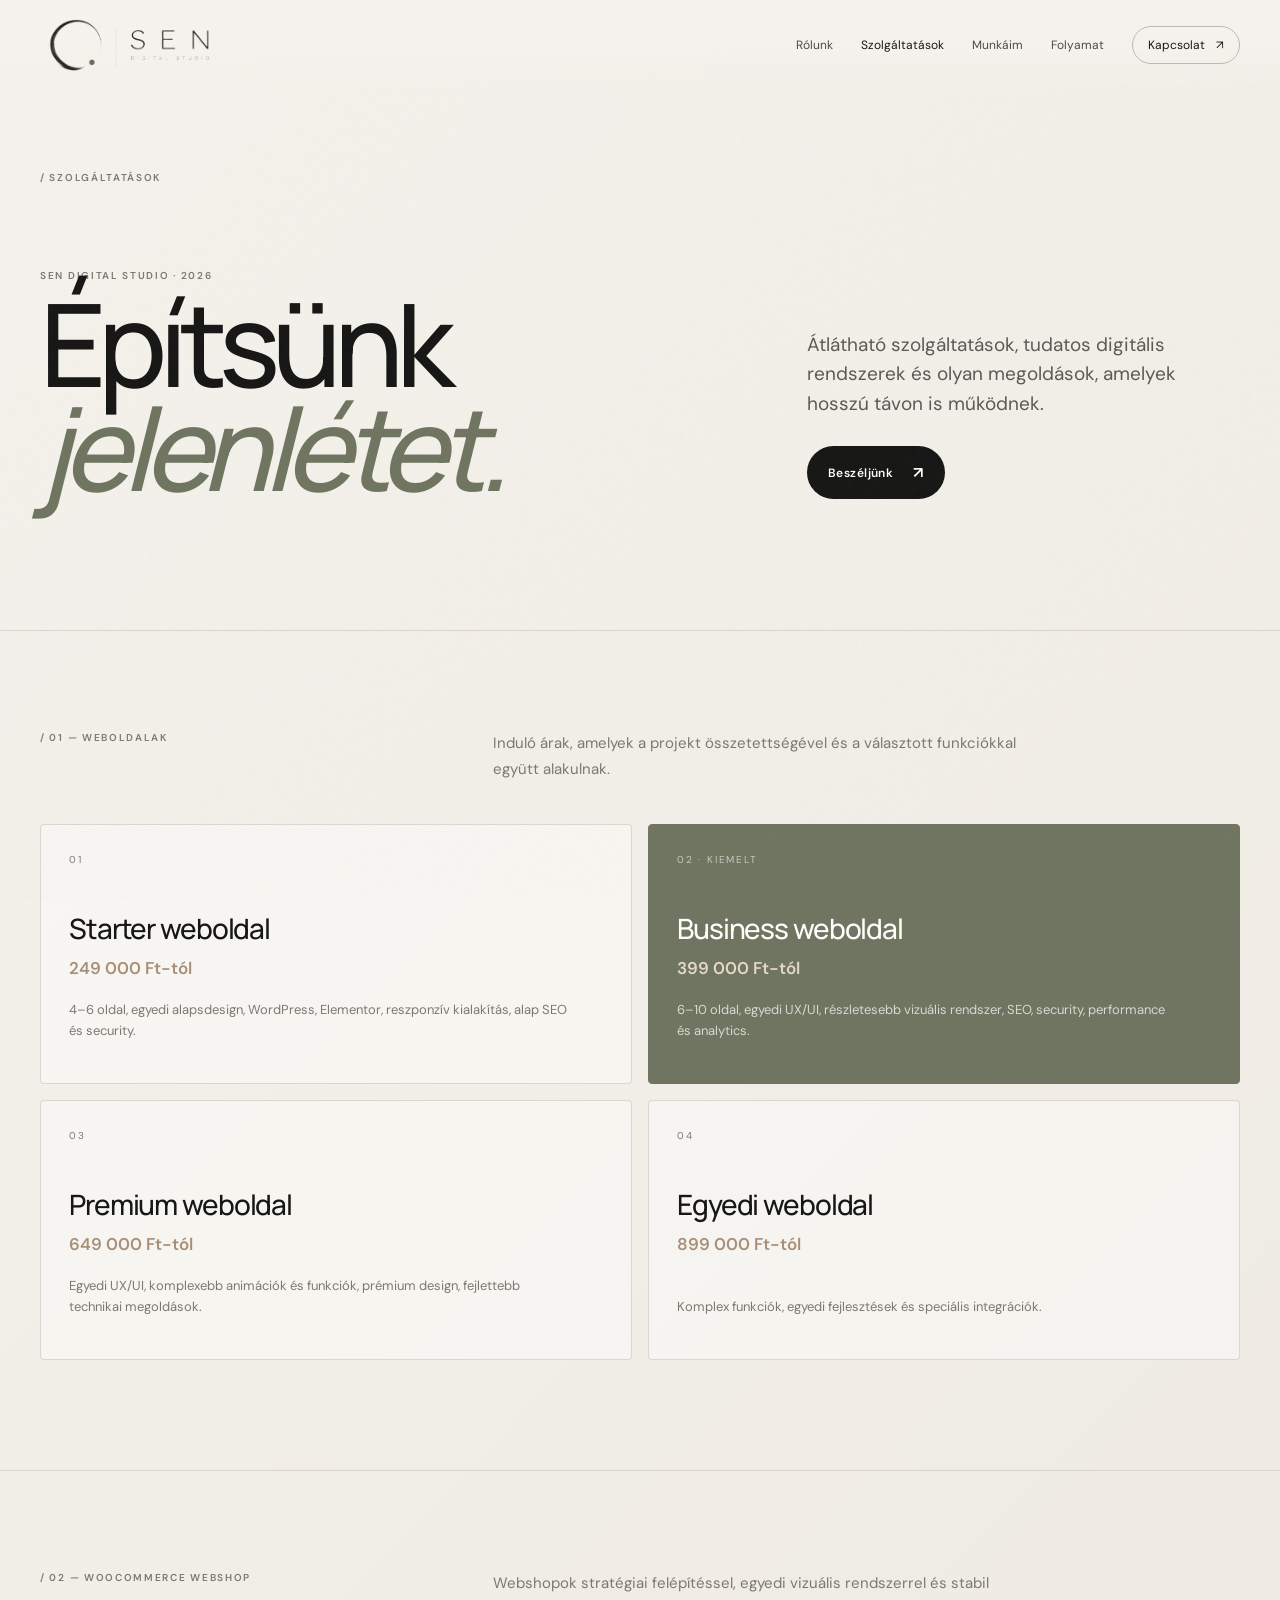
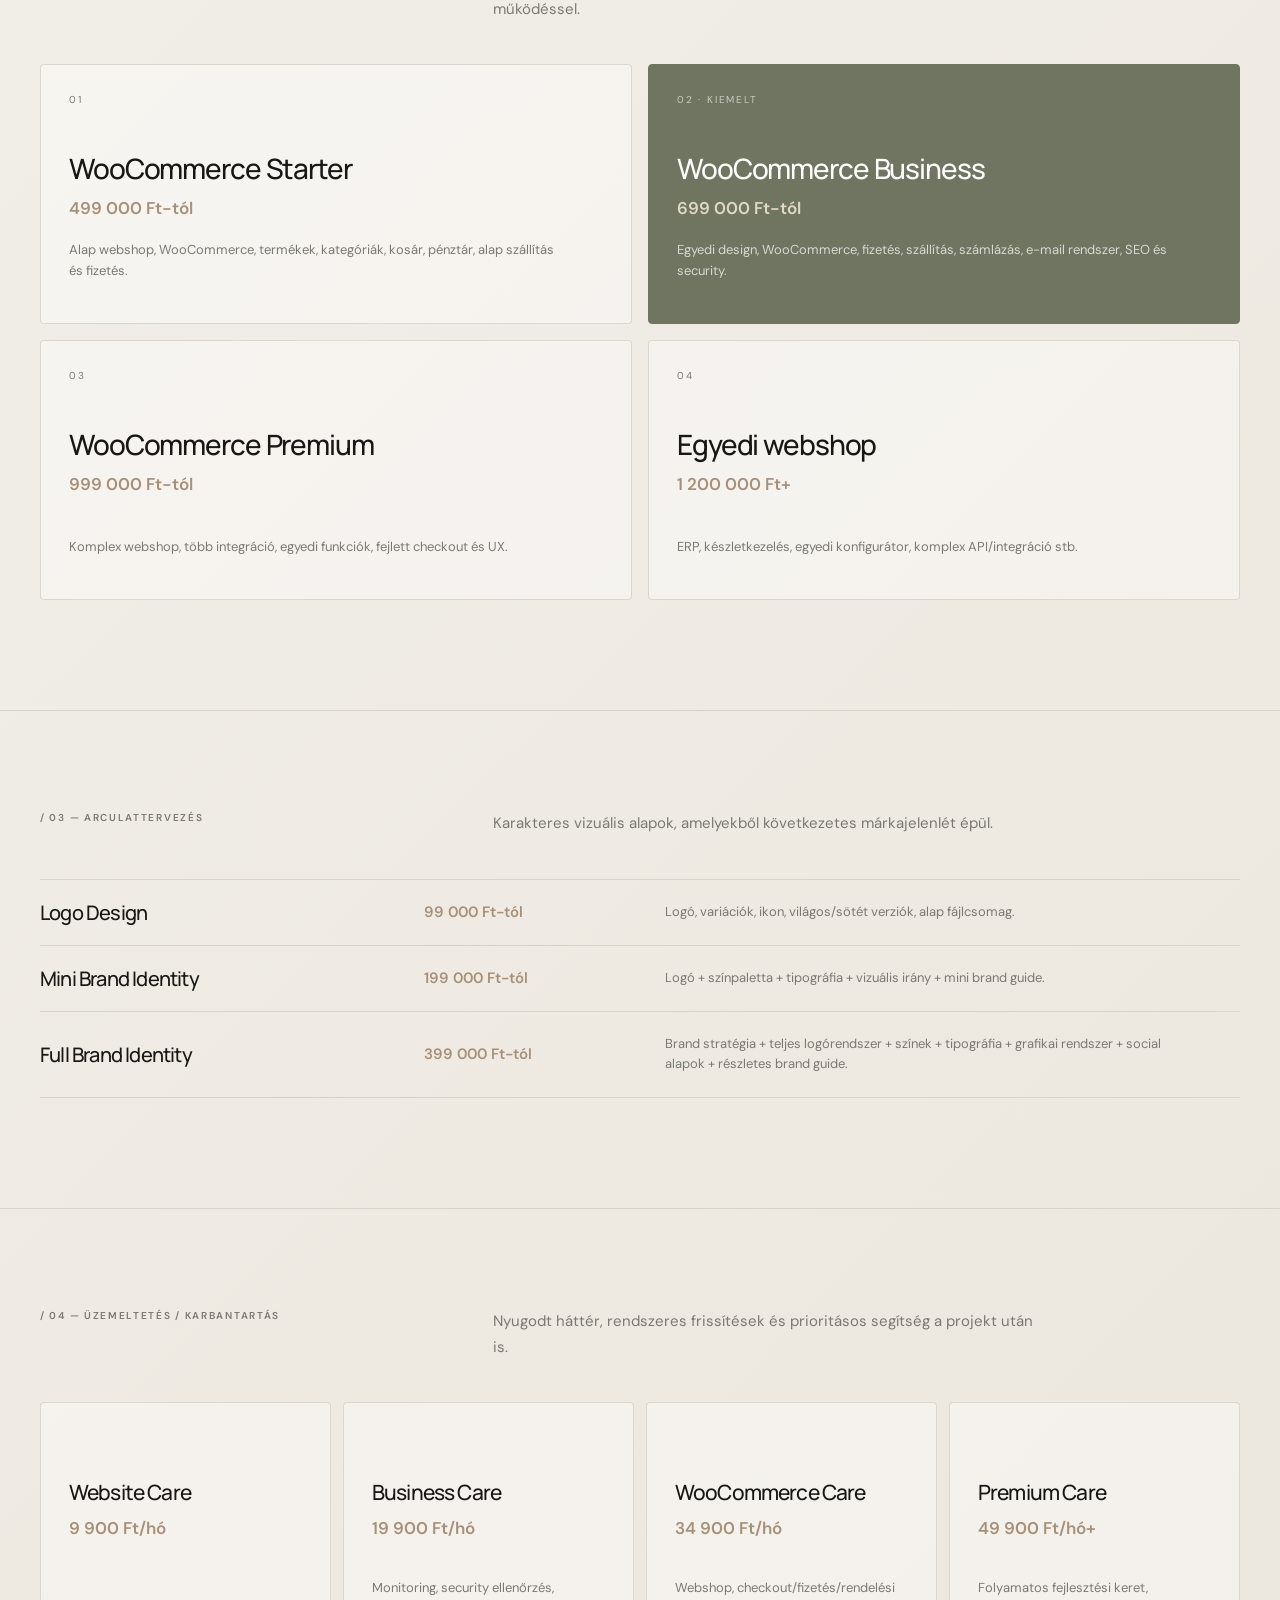
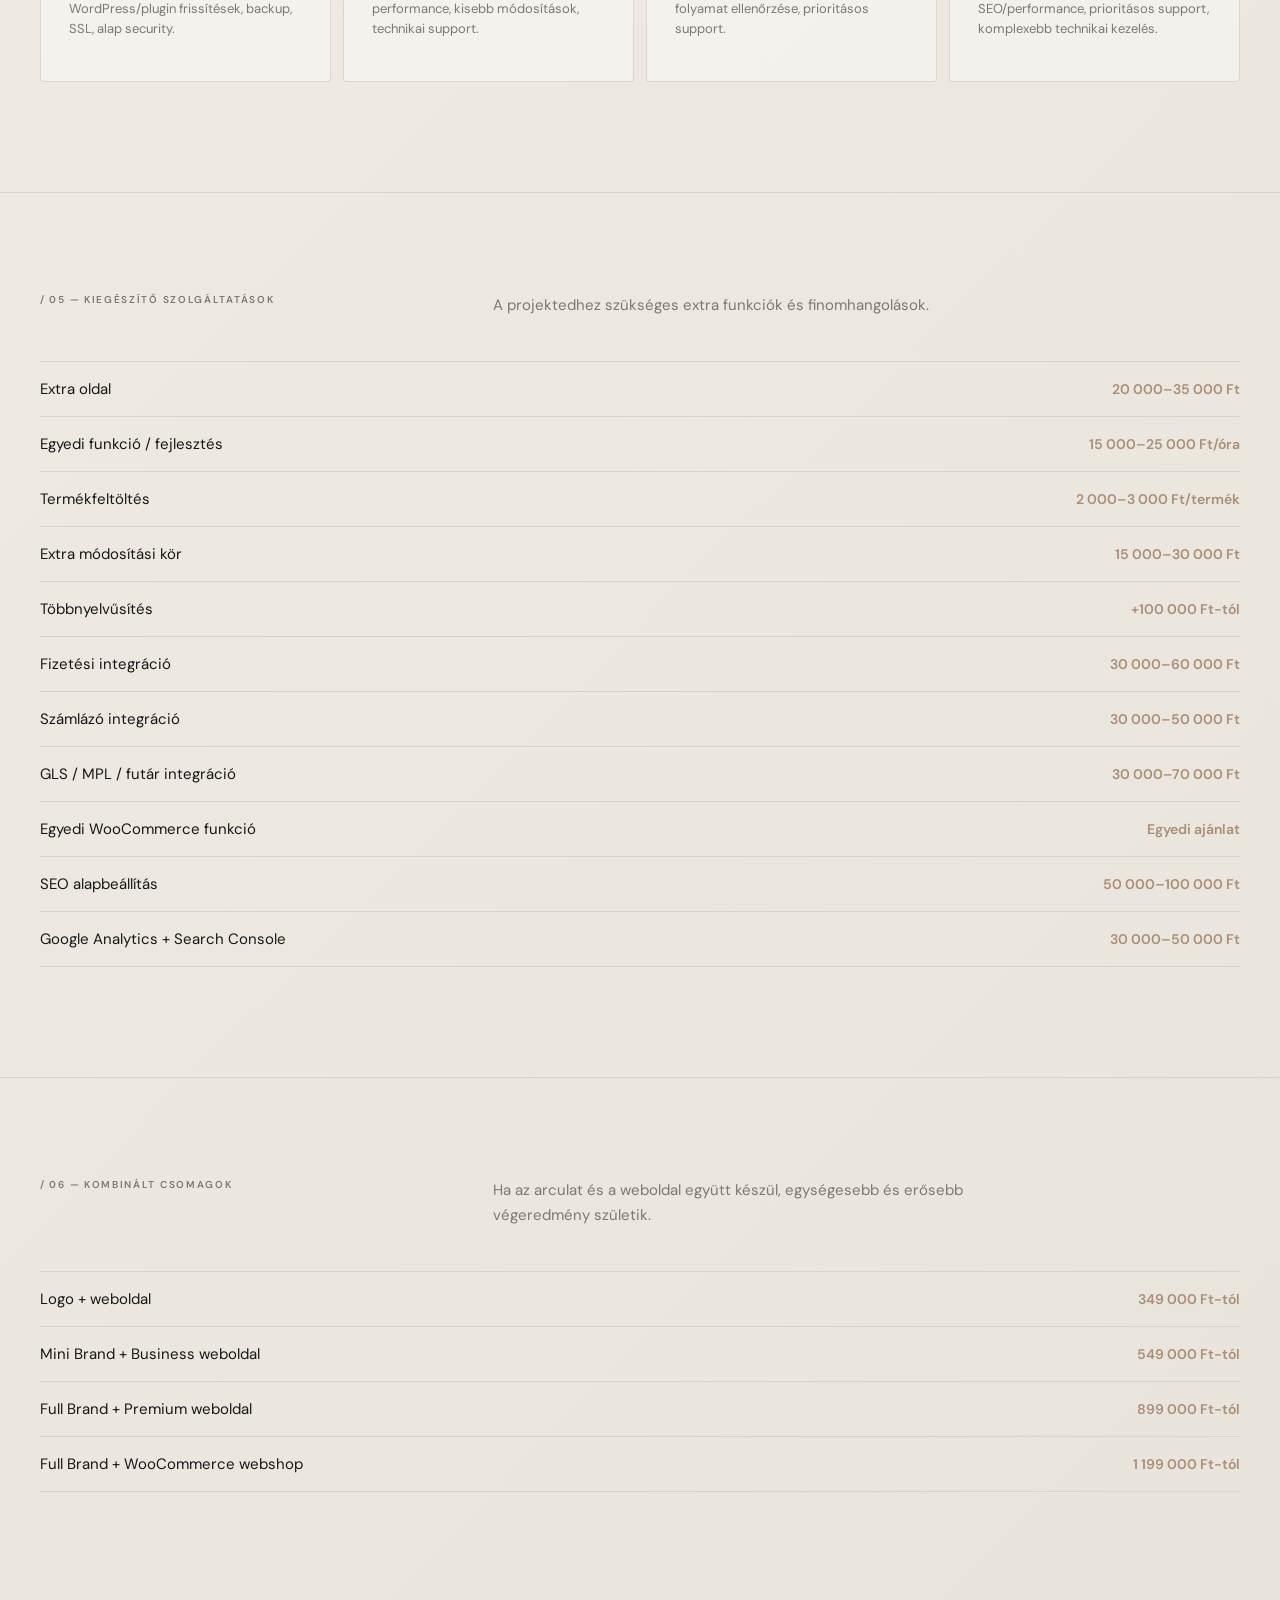
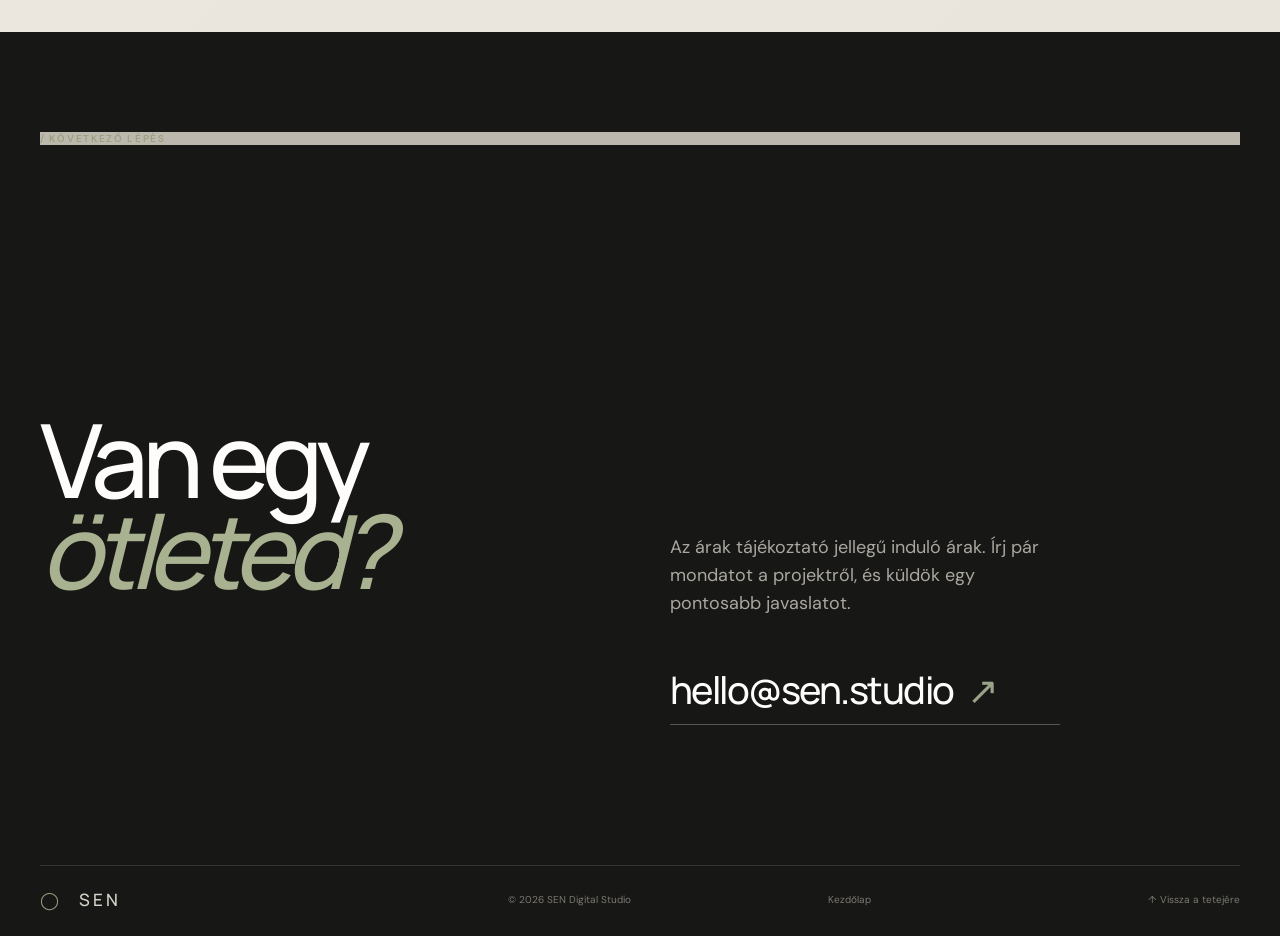
==== szolgaltatasok.html @ a216a52c "first commit" ====
<!doctype html><html lang="hu"><head><meta charset="utf-8"><meta name="viewport" content="width=device-width,initial-scale=1"><meta name="description" content="SEN Digital Studio szolgáltatások és árak."><title>Szolgáltatások és árak — SEN</title><link rel="preconnect" href="https://fonts.googleapis.com"><link rel="preconnect" href="https://fonts.gstatic.com" crossorigin><link href="https://fonts.googleapis.com/css2?family=DM+Sans:wght@400;500;600&family=Manrope:wght@400;500;600;700&display=swap" rel="stylesheet"><link rel="stylesheet" href="style.css"></head><body class="pricing-page"><header class="header"><a class="brand" href="index.html#top"><span class="mark"><svg viewBox="0 0 80 80"><path d="M61 17.5A31 31 0 1 0 56.4 62" fill="none" stroke="currentColor" stroke-width="3.5" stroke-linecap="round"/><circle cx="57.5" cy="61.5" r="4.3" fill="#6F7560"/></svg></span><span class="brand-copy"><strong>SEN</strong><small>Digital Studio</small></span></a><nav class="nav"><a href="index.html#studio">Rólunk</a><a href="szolgaltatasok.html" aria-current="page">Szolgáltatások</a><a href="index.html#work">Munkáim</a><a href="index.html#process">Folyamat</a><a href="index.html#contact" class="pill">Kapcsolat <span>↗</span></a></nav><a class="menu-back" href="index.html">←</a></header>
<main><section class="pricing-hero section"><div class="tag">/ SZOLGÁLTATÁSOK</div><div class="pricing-hero-grid"><div><p class="eyebrow">SEN DIGITAL STUDIO · 2026</p><h1>Építsünk<br><span>jelenlétet.</span></h1></div><div><p class="lead">Átlátható szolgáltatások, tudatos digitális rendszerek és olyan megoldások, amelyek hosszú távon is működnek.</p><a class="btn" href="index.html#contact">Beszéljünk <span>↗</span></a></div></div></section>
<section class="price-content section"><div class="price-intro"><div class="tag">/ 01 — WEBOLDALAK</div><p>Induló árak, amelyek a projekt összetettségével és a választott funkciókkal együtt alakulnak.</p></div><div class="price-grid"><article class="price-card"><span class="price-index">01</span><h2>Starter weboldal</h2><strong>249 000 Ft-tól</strong><p>4–6 oldal, egyedi alapsdesign, WordPress, Elementor, reszponzív kialakítás, alap SEO és security.</p></article><article class="price-card featured"><span class="price-index">02 · KIEMELT</span><h2>Business weboldal</h2><strong>399 000 Ft-tól</strong><p>6–10 oldal, egyedi UX/UI, részletesebb vizuális rendszer, SEO, security, performance és analytics.</p></article><article class="price-card"><span class="price-index">03</span><h2>Premium weboldal</h2><strong>649 000 Ft-tól</strong><p>Egyedi UX/UI, komplexebb animációk és funkciók, prémium design, fejlettebb technikai megoldások.</p></article><article class="price-card"><span class="price-index">04</span><h2>Egyedi weboldal</h2><strong>899 000 Ft-tól</strong><p>Komplex funkciók, egyedi fejlesztések és speciális integrációk.</p></article></div></section>
<section class="price-content section"><div class="price-intro"><div class="tag">/ 02 — WOOCOMMERCE WEBSHOP</div><p>Webshopok stratégiai felépítéssel, egyedi vizuális rendszerrel és stabil működéssel.</p></div><div class="price-grid"><article class="price-card"><span class="price-index">01</span><h2>WooCommerce Starter</h2><strong>499 000 Ft-tól</strong><p>Alap webshop, WooCommerce, termékek, kategóriák, kosár, pénztár, alap szállítás és fizetés.</p></article><article class="price-card featured"><span class="price-index">02 · KIEMELT</span><h2>WooCommerce Business</h2><strong>699 000 Ft-tól</strong><p>Egyedi design, WooCommerce, fizetés, szállítás, számlázás, e-mail rendszer, SEO és security.</p></article><article class="price-card"><span class="price-index">03</span><h2>WooCommerce Premium</h2><strong>999 000 Ft-tól</strong><p>Komplex webshop, több integráció, egyedi funkciók, fejlett checkout és UX.</p></article><article class="price-card"><span class="price-index">04</span><h2>Egyedi webshop</h2><strong>1 200 000 Ft+</strong><p>ERP, készletkezelés, egyedi konfigurátor, komplex API/integráció stb.</p></article></div></section>
<section class="price-content section"><div class="price-intro"><div class="tag">/ 03 — ARCULATTERVEZÉS</div><p>Karakteres vizuális alapok, amelyekből következetes márkajelenlét épül.</p></div><div class="price-list"><div><h2>Logo Design</h2><strong>99 000 Ft-tól</strong><p>Logó, variációk, ikon, világos/sötét verziók, alap fájlcsomag.</p></div><div><h2>Mini Brand Identity</h2><strong>199 000 Ft-tól</strong><p>Logó + színpaletta + tipográfia + vizuális irány + mini brand guide.</p></div><div><h2>Full Brand Identity</h2><strong>399 000 Ft-tól</strong><p>Brand stratégia + teljes logórendszer + színek + tipográfia + grafikai rendszer + social alapok + részletes brand guide.</p></div></div></section>
<section class="price-content section"><div class="price-intro"><div class="tag">/ 04 — ÜZEMELTETÉS / KARBANTARTÁS</div><p>Nyugodt háttér, rendszeres frissítések és prioritásos segítség a projekt után is.</p></div><div class="care-grid"><article><h2>Website Care</h2><strong>9 900 Ft/hó</strong><p>WordPress/plugin frissítések, backup, SSL, alap security.</p></article><article><h2>Business Care</h2><strong>19 900 Ft/hó</strong><p>Monitoring, security ellenőrzés, performance, kisebb módosítások, technikai support.</p></article><article><h2>WooCommerce Care</h2><strong>34 900 Ft/hó</strong><p>Webshop, checkout/fizetés/rendelési folyamat ellenőrzése, prioritásos support.</p></article><article><h2>Premium Care</h2><strong>49 900 Ft/hó+</strong><p>Folyamatos fejlesztési keret, SEO/performance, prioritásos support, komplexebb technikai kezelés.</p></article></div></section>
<section class="price-content section"><div class="price-intro"><div class="tag">/ 05 — KIEGÉSZÍTŐ SZOLGÁLTATÁSOK</div><p>A projektedhez szükséges extra funkciók és finomhangolások.</p></div><div class="extras"><div><span>Extra oldal</span><strong>20 000–35 000 Ft</strong></div><div><span>Egyedi funkció / fejlesztés</span><strong>15 000–25 000 Ft/óra</strong></div><div><span>Termékfeltöltés</span><strong>2 000–3 000 Ft/termék</strong></div><div><span>Extra módosítási kör</span><strong>15 000–30 000 Ft</strong></div><div><span>Többnyelvűsítés</span><strong>+100 000 Ft-tól</strong></div><div><span>Fizetési integráció</span><strong>30 000–60 000 Ft</strong></div><div><span>Számlázó integráció</span><strong>30 000–50 000 Ft</strong></div><div><span>GLS / MPL / futár integráció</span><strong>30 000–70 000 Ft</strong></div><div><span>Egyedi WooCommerce funkció</span><strong>Egyedi ajánlat</strong></div><div><span>SEO alapbeállítás</span><strong>50 000–100 000 Ft</strong></div><div><span>Google Analytics + Search Console</span><strong>30 000–50 000 Ft</strong></div></div></section>
<section class="price-content section packages"><div class="price-intro"><div class="tag">/ 06 — KOMBINÁLT CSOMAGOK</div><p>Ha az arculat és a weboldal együtt készül, egységesebb és erősebb végeredmény születik.</p></div><div class="package-list"><div><span>Logo + weboldal</span><strong>349 000 Ft-tól</strong></div><div><span>Mini Brand + Business weboldal</span><strong>549 000 Ft-tól</strong></div><div><span>Full Brand + Premium weboldal</span><strong>899 000 Ft-tól</strong></div><div><span>Full Brand + WooCommerce webshop</span><strong>1 199 000 Ft-tól</strong></div></div></section>
<section class="pricing-contact"><div class="section"><div class="tag light">/ KÖVETKEZŐ LÉPÉS</div><div class="contact-grid"><div><h2>Van egy<br><span>ötleted?</span></h2></div><div class="contact-side"><p>Az árak tájékoztató jellegű induló árak. Írj pár mondatot a projektről, és küldök egy pontosabb javaslatot.</p><a href="mailto:hello@sen.studio">hello@sen.studio <b>↗</b></a></div></div><footer class="footer"><div class="footer-brand"><span>◯</span>SEN</div><div>© 2026 SEN Digital Studio</div><div><a href="index.html">Kezdőlap</a></div><a href="#top">↑ Vissza a tetejére</a></footer></div></section></main></body></html>
---- style.css ----
.brand{width:176px!important;height:52px!important;background:url("SEN Digital Studio_logo.png") center/contain no-repeat!important;display:block!important}.brand>*{display:none!important}.brand-logo{display:block;width:100%;height:100%;object-fit:contain}
:root{--paper:#F4F2EC;--paper2:#ECE9E1;--ink:#171716;--muted:#7A7972;--line:#D8D4CA;--sage:#6F7560;--clay:#A88F78;--white:#FEFDFC;--max:1400px}*{box-sizing:border-box}html{scroll-behavior:smooth}body{margin:0;background:var(--paper);color:var(--ink);font-family:"DM Sans",sans-serif;overflow-x:hidden}body:before{content:"";position:fixed;inset:0;pointer-events:none;opacity:.02;background-image:url("data:image/svg+xml,%3Csvg viewBox='0 0 180 180' xmlns='http://www.w3.org/2000/svg'%3E%3Cfilter id='n'%3E%3CfeTurbulence type='fractalNoise' baseFrequency='.8' numOctaves='2' stitchTiles='stitch'/%3E%3C/filter%3E%3Crect width='100%25' height='100%25' filter='url(%23n)'/%3E%3C/svg%3E");z-index:20}.header{position:fixed;top:0;left:0;right:0;height:90px;padding:20px 40px;display:flex;align-items:center;justify-content:space-between;z-index:30;background:linear-gradient(var(--paper),rgba(244,242,236,.86),transparent);backdrop-filter:blur(6px)}a{text-decoration:none;color:inherit}.brand{display:flex;align-items:center;gap:12px}.mark{width:42px;height:42px}.mark svg{width:100%;height:100%}.brand-copy{display:flex;flex-direction:column}.brand-copy strong{font:500 22px "Manrope";letter-spacing:.22em}.brand-copy small{margin-top:2px;font-size:8px;letter-spacing:.2em;text-transform:uppercase;color:var(--sage)}.nav{display:flex;align-items:center;gap:28px;font-size:12px;color:#4D4B47}.nav a{transition:.2s}.nav a:hover,.nav a[aria-current="page"]{color:var(--ink)}.pill{padding:10px 15px;border:1px solid #BDB8AE;border-radius:999px;color:var(--ink)!important}.pill span{margin-left:8px}.menu-back{display:none;font-size:24px}.pricing-page{background:linear-gradient(135deg,#f4f2ec 0%,#eeeae2 48%,#e7e2d9 100%)}.pricing-hero{padding-top:160px;padding-bottom:120px;min-height:70vh;display:flex;flex-direction:column;justify-content:center}.pricing-hero-grid{display:grid;grid-template-columns:1fr .65fr;gap:100px;align-items:end;margin-top:75px}.pricing-hero h1{font:500 clamp(64px,9vw,138px)/.9 "Manrope",sans-serif;letter-spacing:-.07em;margin:0}.pricing-hero h1 span{color:var(--sage);font-style:italic}.eyebrow,.tag{font-size:11px;letter-spacing:.22em;text-transform:uppercase;font-weight:600;color:var(--sage)}.lead{font-size:18px;line-height:1.65;color:#5f5c55;max-width:440px}.btn{display:inline-flex;align-items:center;gap:16px;margin-top:28px;padding:15px 20px;background:var(--ink);color:var(--white);font-size:12px;letter-spacing:.04em;border-radius:999px}.btn span{font-size:16px}.price-content{padding-top:100px;padding-bottom:110px;border-top:1px solid var(--line)}.price-intro{display:grid;grid-template-columns:.5fr 1fr;gap:80px;margin-bottom:42px}.price-intro p{max-width:550px;margin:0;color:var(--muted);font-size:15px;line-height:1.7}.price-grid{display:grid;grid-template-columns:repeat(2,1fr);gap:16px}.price-card,.care-grid article{min-height:260px;padding:28px;background:rgba(255,255,255,.4);border:1px solid rgba(216,212,202,.9);border-radius:4px;display:flex;flex-direction:column;transition:transform .25s ease,background .25s ease}.price-card:hover,.care-grid article:hover{transform:translateY(-5px);background:rgba(255,255,255,.68)}.price-card.featured{background:var(--sage);color:var(--white);border-color:var(--sage)}.price-index{font-size:10px;letter-spacing:.18em;text-transform:uppercase;color:var(--muted)}.featured .price-index{color:rgba(255,255,255,.62)}.price-card h2,.care-grid h2,.price-list h2{font:500 28px/1.05 "Manrope",sans-serif;letter-spacing:-.04em;margin:48px 0 14px}.price-card strong,.care-grid strong,.price-list strong{font-size:17px;font-weight:600;color:var(--clay)}.featured strong{color:#e4d8c7}.price-card p,.care-grid p,.price-list p{margin-top:auto;max-width:500px;color:var(--muted);line-height:1.6;font-size:13px}.featured p{color:rgba(255,255,255,.72)}.price-list{border-top:1px solid var(--line)}.price-list>div,.extras>div,.package-list>div{display:grid;grid-template-columns:1fr .6fr 1.6fr;gap:25px;align-items:center;padding:22px 0;border-bottom:1px solid var(--line)}.price-list h2{font-size:20px;margin:0}.price-list strong{font-size:15px}.price-list p{margin:0}.care-grid{display:grid;grid-template-columns:repeat(4,1fr);gap:12px}.care-grid article{min-height:280px}.care-grid h2{font-size:21px;margin:50px 0 14px}.care-grid p{margin-top:auto}.extras,.package-list{border-top:1px solid var(--line)}.extras>div,.package-list>div{grid-template-columns:1fr auto;padding:17px 0}.extras span,.package-list span{font-size:15px}.extras strong,.package-list strong{font-weight:600;color:var(--clay);font-size:14px}.packages{padding-bottom:140px}.pricing-contact{background:var(--ink);color:var(--white);padding:100px 0 25px}.pricing-contact .tag{color:#98a180}.pricing-contact .contact-grid{display:grid;grid-template-columns:1fr 1fr;gap:60px;margin:80px 0}.pricing-contact h2{font:500 clamp(54px,8vw,110px)/.88 "Manrope",sans-serif;letter-spacing:-.07em;margin:0}.pricing-contact h2 span{color:#a9b290;font-style:italic}.contact-side{align-self:end;max-width:390px}.contact-side p{color:#aaa9a2;line-height:1.7}.contact-side a{display:block;font:500 24px "Manrope";border-bottom:1px solid #55534f;padding-bottom:16px;margin-top:45px}.footer{border-top:1px solid #3b3a37;padding-top:25px;display:grid;grid-template-columns:1.2fr 1fr 1fr auto;gap:20px;color:#888780;font-size:11px}.footer a{color:inherit}.footer-brand{color:var(--white);font:500 18px "Manrope";letter-spacing:.16em}.footer-brand span{color:#98a180;margin-right:8px}@media(max-width:800px){.header{height:76px;padding:16px 20px}.nav{display:none}.menu-back{display:block}.pricing-hero{padding:130px 20px 80px;min-height:auto}.section{padding-left:20px;padding-right:20px}.pricing-hero-grid,.price-intro,.pricing-contact .contact-grid{grid-template-columns:1fr;gap:35px;margin-top:50px}.pricing-hero h1{font-size:72px}.price-content{padding-top:70px;padding-bottom:75px}.price-grid,.care-grid{grid-template-columns:1fr}.price-card,.care-grid article{min-height:230px}.price-card h2,.care-grid h2{margin-top:40px}.price-list>div{grid-template-columns:1fr;gap:8px}.price-list p{margin-top:5px}.extras>div,.package-list>div{grid-template-columns:1fr;gap:7px}.pricing-contact{padding-top:75px}.pricing-contact .contact-grid{margin:55px 0}.footer{grid-template-columns:1fr 1fr;gap:20px}.footer>a{grid-column:1/-1}}
:root{--paper:#F4F2EC;--paper2:#ECE9E1;--ink:#171716;--muted:#7A7972;--line:#D8D4CA;--sage:#6F7560;--clay:#A88F78;--white:#FEFDFC;--max:1400px}*{box-sizing:border-box}html{scroll-behavior:smooth}body{margin:0;background:var(--paper);color:var(--ink);font-family:"DM Sans",sans-serif;overflow-x:hidden}body:before{content:"";position:fixed;inset:0;pointer-events:none;opacity:.02;background-image:url("data:image/svg+xml,%3Csvg viewBox='0 0 180 180' xmlns='http://www.w3.org/2000/svg'%3E%3Cfilter id='n'%3E%3CfeTurbulence type='fractalNoise' baseFrequency='.8' numOctaves='2' stitchTiles='stitch'/%3E%3C/filter%3E%3Crect width='100%25' height='100%25' filter='url(%23n)'/%3E%3C/svg%3E");z-index:20}.header{position:fixed;top:0;left:0;right:0;height:90px;padding:20px 40px;display:flex;align-items:center;justify-content:space-between;z-index:30;background:linear-gradient(var(--paper),rgba(244,242,236,.86),transparent);backdrop-filter:blur(6px)}a{text-decoration:none;color:inherit}.brand{display:flex;align-items:center;gap:12px}.mark{width:42px;height:42px}.mark svg{width:100%;height:100%}.brand-copy{display:flex;flex-direction:column}.brand-copy strong{font:500 22px "Manrope";letter-spacing:.22em}.brand-copy small{margin-top:2px;font-size:8px;letter-spacing:.2em;text-transform:uppercase;color:var(--sage)}.nav{display:flex;align-items:center;gap:28px;font-size:12px;color:#4D4B47}.nav a{transition:.2s}.nav a:hover{color:var(--ink)}.pill{padding:10px 15px;border:1px solid #BDB8AE;border-radius:999px;color:var(--ink)!important}.pill span{margin-left:8px}.menu{display:none;border:0;background:none;font-size:24px}.section{max-width:var(--max);margin:auto;padding-left:40px;padding-right:40px}.hero{max-width:var(--max);margin:auto;min-height:100vh;padding:135px 40px 38px;display:flex;flex-direction:column;justify-content:space-between}.hero-grid{display:grid;grid-template-columns:1.05fr .95fr;gap:60px;align-items:center;min-height:700px}.eyebrow,.tag,.process-kicker,.contact-kicker{font-size:10px;letter-spacing:.17em;font-weight:600;text-transform:uppercase;color:var(--muted)}h1,h2,h3,.brand-copy strong,.project-foot h3,.contact-side a{font-family:"Manrope",sans-serif}.hero h1{font:500 clamp(66px,8vw,122px)/.91 "Manrope";letter-spacing:-.065em;max-width:900px;margin:28px 0 34px}.hero h1 span{display:block;color:var(--sage)}.lead{font-size:19px;line-height:1.55;max-width:610px;color:#5C5A54;margin:0}.actions{display:flex;align-items:center;gap:26px;margin-top:42px}.btn{display:inline-flex;align-items:center;gap:20px;padding:16px 21px;border-radius:999px;background:var(--ink);color:var(--white);font-size:12px;font-weight:600}.btn span{font-size:16px}.link{font-size:12px;font-weight:600;border-bottom:1px solid var(--ink);padding-bottom:5px}.link span{margin-left:8px}.hero-art{position:relative;min-height:570px;background:linear-gradient(145deg,#F9F8F4,#E2DED4);border-radius:40px;overflow:hidden;display:grid;place-items:center}.hero-art:before{content:"";position:absolute;inset:0;background:radial-gradient(circle at 36% 34%,rgba(255,255,255,.95),transparent 27%)}.zen{position:relative;width:min(32vw,430px);height:min(32vw,430px);border-radius:50%;background:radial-gradient(circle at 40% 33%,#FEFCF7 0,#E9E5DB 57%,#D4CFC2 100%);box-shadow:0 36px 80px rgba(45,40,30,.1);display:grid;place-items:center;transform:rotate(7deg)}.zen:before{content:"";position:absolute;inset:8%;border:1px solid rgba(111,117,96,.24);border-radius:50%}.sand{position:absolute;background:#C8C0B1;border-radius:999px;height:6px;opacity:.8}.s1{width:54%;transform:translateY(110px) rotate(-9deg);box-shadow:72px 13px 0 #CFC6B7,-80px -14px 0 #C4B9A7}.s2{width:40%;transform:translateY(128px) rotate(-10deg);opacity:.55}.stone{width:120px;height:145px;background:linear-gradient(145deg,#78776F,#4B4A44);border-radius:48% 52% 54% 46%/43% 41% 59% 57%;transform:translate(-5px,30px) rotate(19deg);box-shadow:0 28px 40px rgba(34,31,24,.18)}.ma{position:absolute;right:58px;bottom:46px;text-align:center;color:var(--sage);font:400 18px "Manrope"}.ma small{display:block;font-size:8px;letter-spacing:.15em}.art-note{position:absolute;font-size:9px;letter-spacing:.16em;color:#727067}.art-note.top{top:24px;left:26px}.art-note.bottom{right:25px;bottom:24px}.scroll{display:flex;justify-content:space-between;padding-top:28px;font-size:9px;letter-spacing:.16em;color:var(--muted)}.intro{padding-top:180px;padding-bottom:180px;display:grid;grid-template-columns:1fr 3fr;gap:40px}.kicker{font-size:20px;color:var(--sage);margin:0 0 24px}.intro h2{font:500 clamp(45px,6.3vw,92px)/.98 "Manrope";letter-spacing:-.065em;margin:0;max-width:1000px}.intro h2 span{color:#89877F}.intro-foot{display:grid;grid-template-columns:1fr 90px;gap:55px;align-items:end;margin-top:70px}.intro-foot p{font-size:18px;line-height:1.6;color:#68665F;max-width:670px;margin:0}.intro-foot i{width:90px;height:1px;background:var(--sage)}.services{padding-bottom:180px}.service-grid{margin-top:52px;display:grid;grid-template-columns:repeat(3,1fr);border-top:1px solid var(--line)}.service{padding:28px 28px 30px 0;border-bottom:1px solid var(--line);min-height:430px;display:flex;flex-direction:column}.service+.service{padding-left:28px;border-left:1px solid var(--line)}.service-top{display:flex;justify-content:space-between;font-size:11px;color:var(--muted)}.service h3{font:500 clamp(34px,4vw,57px)/.96 "Manrope";letter-spacing:-.055em;margin:72px 0 24px}.service p{font-size:15px;line-height:1.6;color:#6B6963;max-width:390px;margin:0}.service a{margin-top:auto;font-size:11px;font-weight:600}.service a span{margin-left:8px}.work{background:var(--ink);color:var(--white);padding:150px 0}.work-inner{max-width:1500px}.work-head{display:flex;justify-content:space-between;gap:30px;margin-bottom:60px}.work .tag{color:#8B8982}.work-head p{margin:0;font-size:19px;line-height:1.45;color:#B5B2AA}.work-head strong{color:#F2F0E9}.projects{display:grid;grid-template-columns:1.04fr .96fr;gap:24px}.project{min-height:760px;border-radius:28px;padding:24px;display:flex;flex-direction:column;overflow:hidden;transition:transform .45s ease}.project:hover{transform:translateY(-7px)}.dark{background:#20211D}.light{background:#BDB8AD;color:var(--ink)}.meta{display:flex;justify-content:space-between;font-size:9px;letter-spacing:.14em;opacity:.62}.visual{flex:1;display:grid;place-items:center;position:relative}.one{background:radial-gradient(circle at 72% 25%,#696D5E,transparent 23%),linear-gradient(140deg,#2A2C26,#151613)}.window{width:74%;aspect-ratio:1.05;background:#F5F2EA;color:var(--ink);border-radius:12px;transform:rotate(-5deg);box-shadow:0 40px 70px rgba(0,0,0,.35);overflow:hidden}.bar{height:25px;border-bottom:1px solid #E1DDD5;display:flex;align-items:center;gap:5px;padding:0 9px}.bar i{width:6px;height:6px;background:#C3C0B8;border-radius:50%}.window-body{padding:30px;position:relative;height:calc(100% - 25px)}.window-body small{font-size:8px;letter-spacing:.16em;color:#86847E}.window-body strong{display:block;font:500 clamp(28px,4vw,54px)/.89 "Manrope";letter-spacing:-.06em;margin-top:48px}.window-body b{position:absolute;right:18%;bottom:20%;width:90px;height:90px;background:var(--sage);border-radius:50%}.two{background:radial-gradient(circle at 50% 46%,#EEEAE1 0,#C4C0B5 45%,#AAA59A 100%);border-radius:22px;margin:36px 0}.paper{width:245px;height:330px;border-radius:8px;background:#F6F1E7;box-shadow:0 35px 75px rgba(40,35,28,.18);padding:22px;display:flex;flex-direction:column;justify-content:space-between;transform:rotate(6deg)}.paper small{font-size:9px;letter-spacing:.13em}.paper strong{font:500 34px/.92 "Manrope";letter-spacing:-.06em}.paper>span{font-size:9px;color:#77736B;letter-spacing:.08em}.project-foot{display:flex;justify-content:space-between;align-items:end;margin-top:22px}.project-foot h3{font:500 32px "Manrope";letter-spacing:-.05em;margin:0 0 7px}.project-foot span{font-size:10px;letter-spacing:.1em;text-transform:uppercase;opacity:.65}.project-foot em{font-style:normal;font-size:22px}.process{padding-top:180px;padding-bottom:180px}.process-grid{margin-top:55px;display:grid;grid-template-columns:1fr 1fr;gap:120px}.process h2{font:500 clamp(56px,6.3vw,98px)/.91 "Manrope";letter-spacing:-.07em;margin:24px 0}.process h2 span{color:#88867D}.process-grid>div>p{font-size:18px;line-height:1.6;color:#6A6862;max-width:500px}.steps{border-top:1px solid var(--line)}.step{display:grid;grid-template-columns:46px 1fr;gap:20px;padding:29px 0;border-bottom:1px solid var(--line)}.step>span{font-size:10px;letter-spacing:.12em;color:var(--muted)}.step h3{font:500 29px "Manrope";margin:0 0 8px}.step p{font-size:14px;line-height:1.55;color:#74716A;margin:0}.quote{background:var(--paper2);padding:135px 20px}.quote-inner{max-width:1160px;margin:auto}.q{font:400 90px/1 "Manrope";color:var(--sage)}blockquote{font:500 clamp(42px,5.4vw,78px)/1.02 "Manrope";letter-spacing:-.065em;margin:18px 0 0}blockquote span{color:#7F7D75}.quote small{display:block;margin-top:38px;font-size:10px;letter-spacing:.16em;color:var(--muted)}.contact{background:#1A1A18;color:var(--white);padding:140px 0 28px}.contact .tag{color:#8D8A83}.contact-grid{min-height:560px;display:grid;grid-template-columns:1.25fr .75fr;gap:80px;align-items:center}.contact h2{font:500 clamp(70px,9.5vw,145px)/.88 "Manrope";letter-spacing:-.08em;margin:20px 0}.contact h2 span{color:#9AA28A}.contact-side{align-self:end;padding-bottom:60px}.contact-side p{font-size:18px;line-height:1.55;color:#AAA79F;max-width:370px;margin:0 0 42px}.contact-side a{font:500 clamp(23px,3vw,38px) "Manrope";letter-spacing:-.04em;border-bottom:1px solid #57564F;padding-bottom:9px}.contact-side b{font-weight:500;color:#9AA28A;margin-left:7px}.footer{border-top:1px solid #34332F;padding-top:22px;display:grid;grid-template-columns:1.5fr 1fr 1fr auto;gap:25px;align-items:center;font-size:10px;color:#7C7971}.footer-brand{display:flex;gap:9px;align-items:center;color:#D7D4CB;font:500 17px "Manrope";letter-spacing:.18em}.footer-brand span{color:#90977D}.footer a:hover{color:#DAD6CD}.reveal{opacity:0;transform:translateY(24px);transition:opacity .8s ease,transform .8s ease}.reveal.in{opacity:1;transform:none}@media(max-width:1000px){.header{padding:18px 20px}.nav{display:none}.menu{display:block}.section{padding-left:20px;padding-right:20px}.hero{padding:110px 20px 35px}.hero-grid{grid-template-columns:1fr;min-height:auto}.hero h1{font-size:15vw}.hero-art{min-height:470px}.zen{width:320px;height:320px}.intro{padding-top:110px;padding-bottom:110px;display:block}.intro>.tag{margin-bottom:50px}.services{padding-bottom:110px}.service-grid{grid-template-columns:1fr}.service+.service{border-left:0;padding-left:0}.service{min-height:340px}.work{padding:110px 0}.work-head{display:block}.work-head p{margin-top:18px}.projects{grid-template-columns:1fr}.project{min-height:650px}.process{padding-top:110px;padding-bottom:110px}.process-grid{grid-template-columns:1fr;gap:70px}.contact{padding-top:110px}.contact-grid{grid-template-columns:1fr;min-height:auto;padding:90px 0 100px;gap:30px}.contact-side{align-self:auto;padding-bottom:0}.footer{grid-template-columns:1fr 1fr}.footer>a{grid-column:1/-1}}@media(max-width:600px){.brand-copy strong{font-size:19px}.brand-copy small{font-size:7px}.mark{width:37px;height:37px}.hero{padding-top:102px}.hero h1{font-size:18vw}.lead{font-size:16px}.hero-art{min-height:380px;border-radius:28px}.zen{width:250px;height:250px}.stone{width:83px;height:106px}.s1{transform:translateY(75px) rotate(-9deg)}.s2{transform:translateY(91px) rotate(-10deg)}.intro h2{font-size:13vw}.service h3{font-size:42px}.project{min-height:550px;padding:19px}.paper{width:185px;height:250px}.paper strong{font-size:27px}.process h2{font-size:14vw}.quote{padding:100px 20px}blockquote{font-size:11vw}.footer{grid-template-columns:1fr}.footer>a{grid-column:auto}}
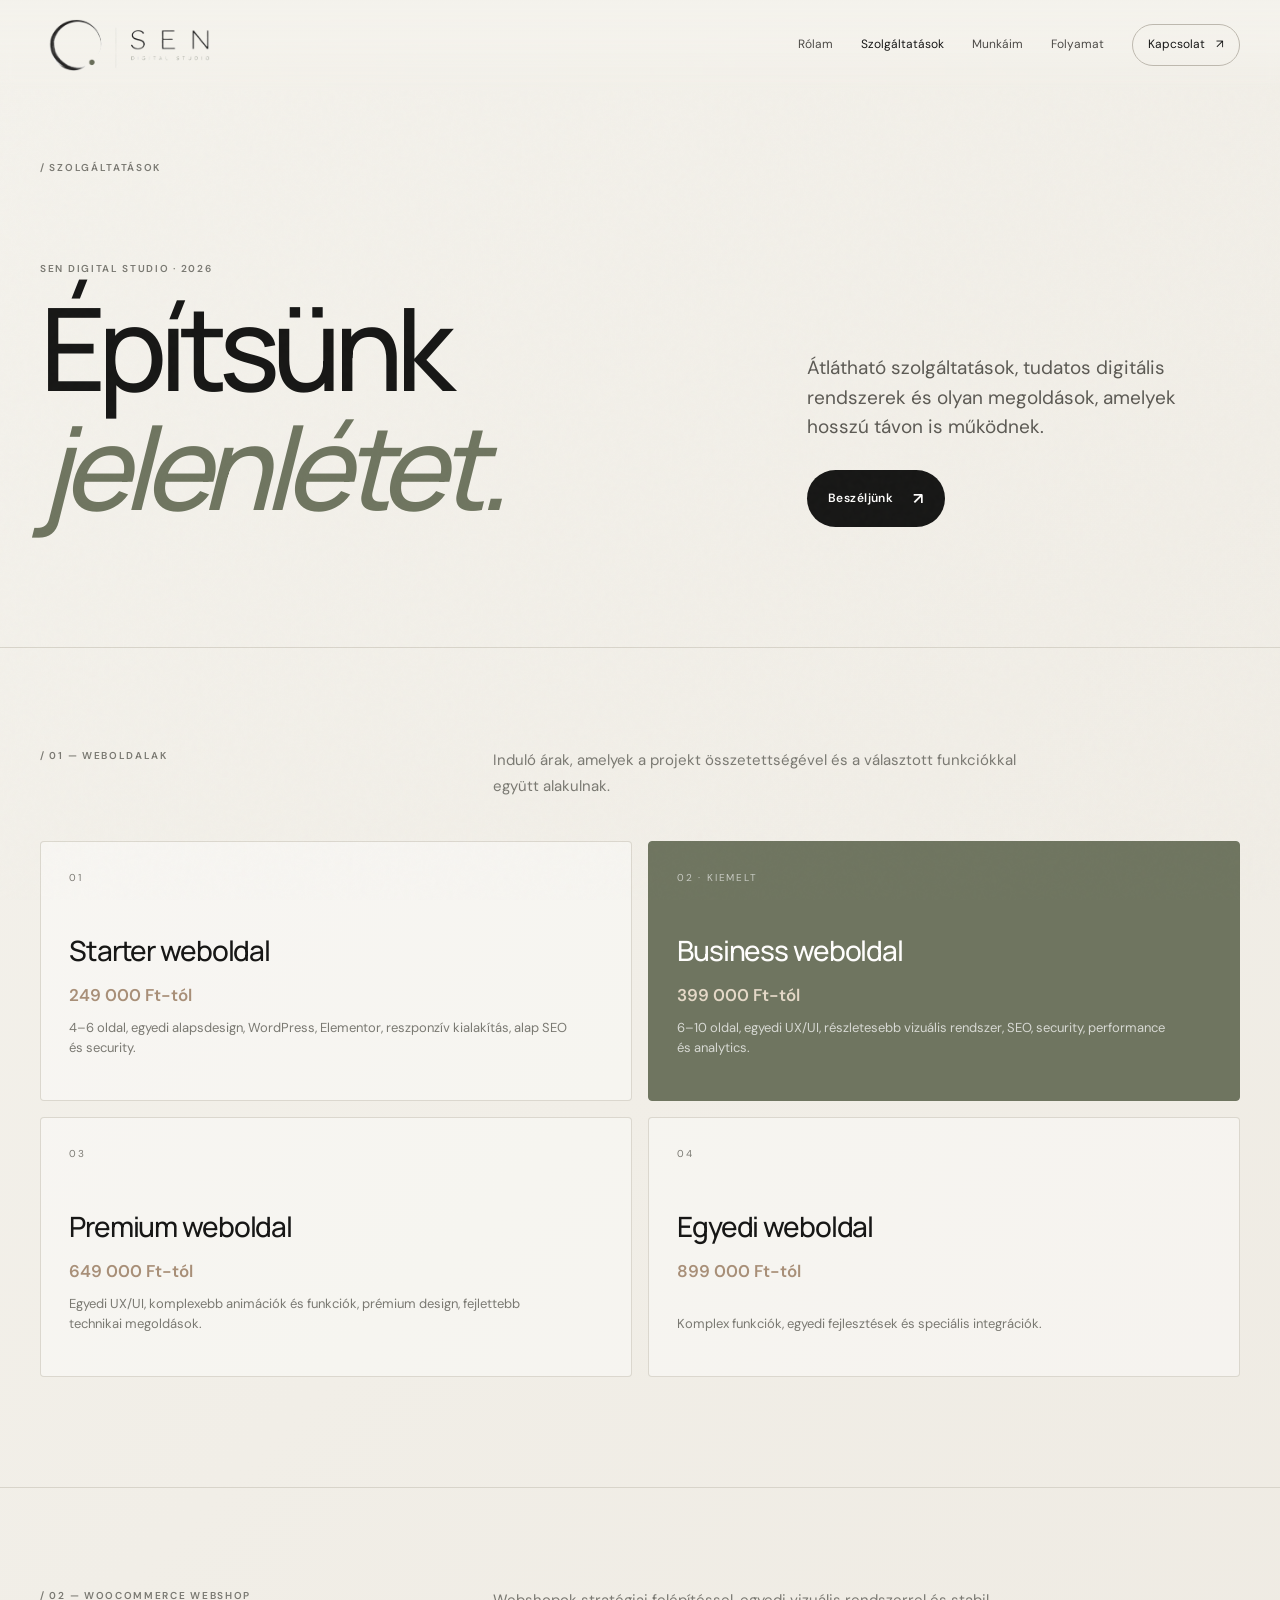
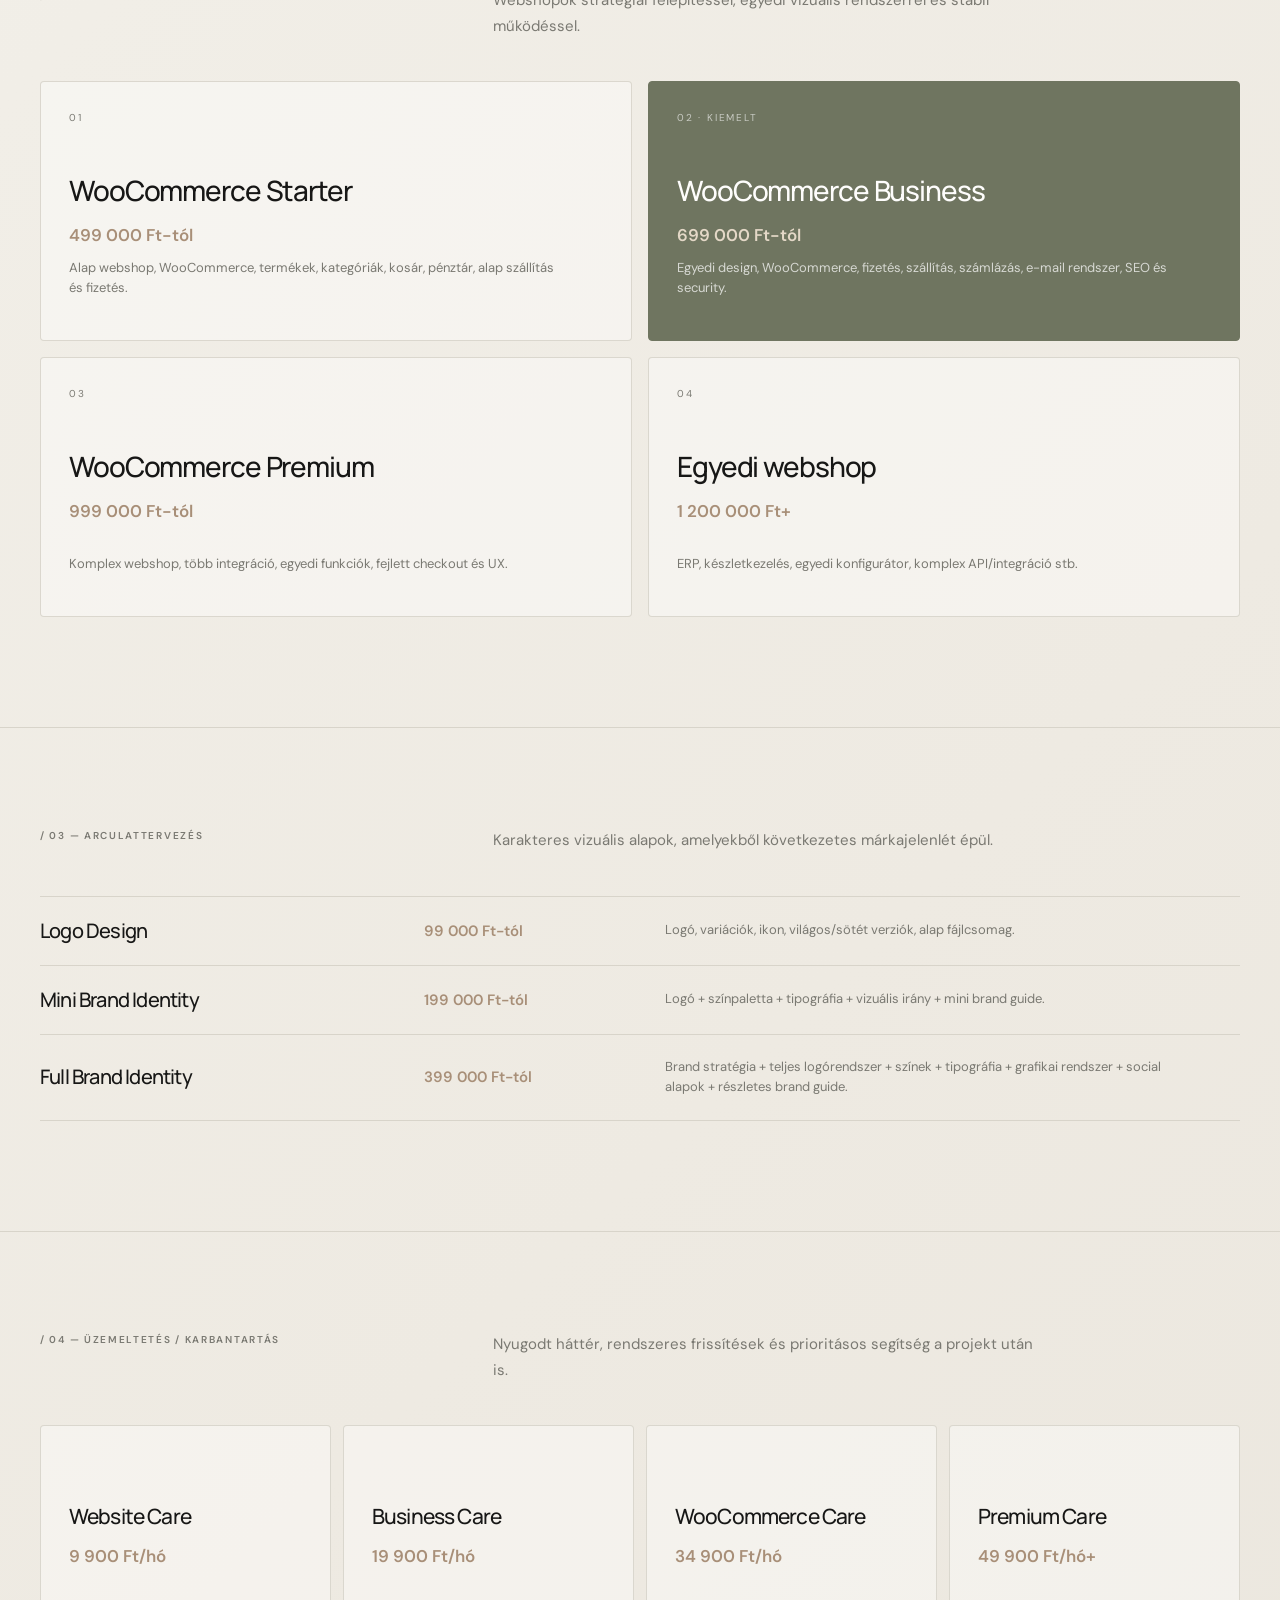
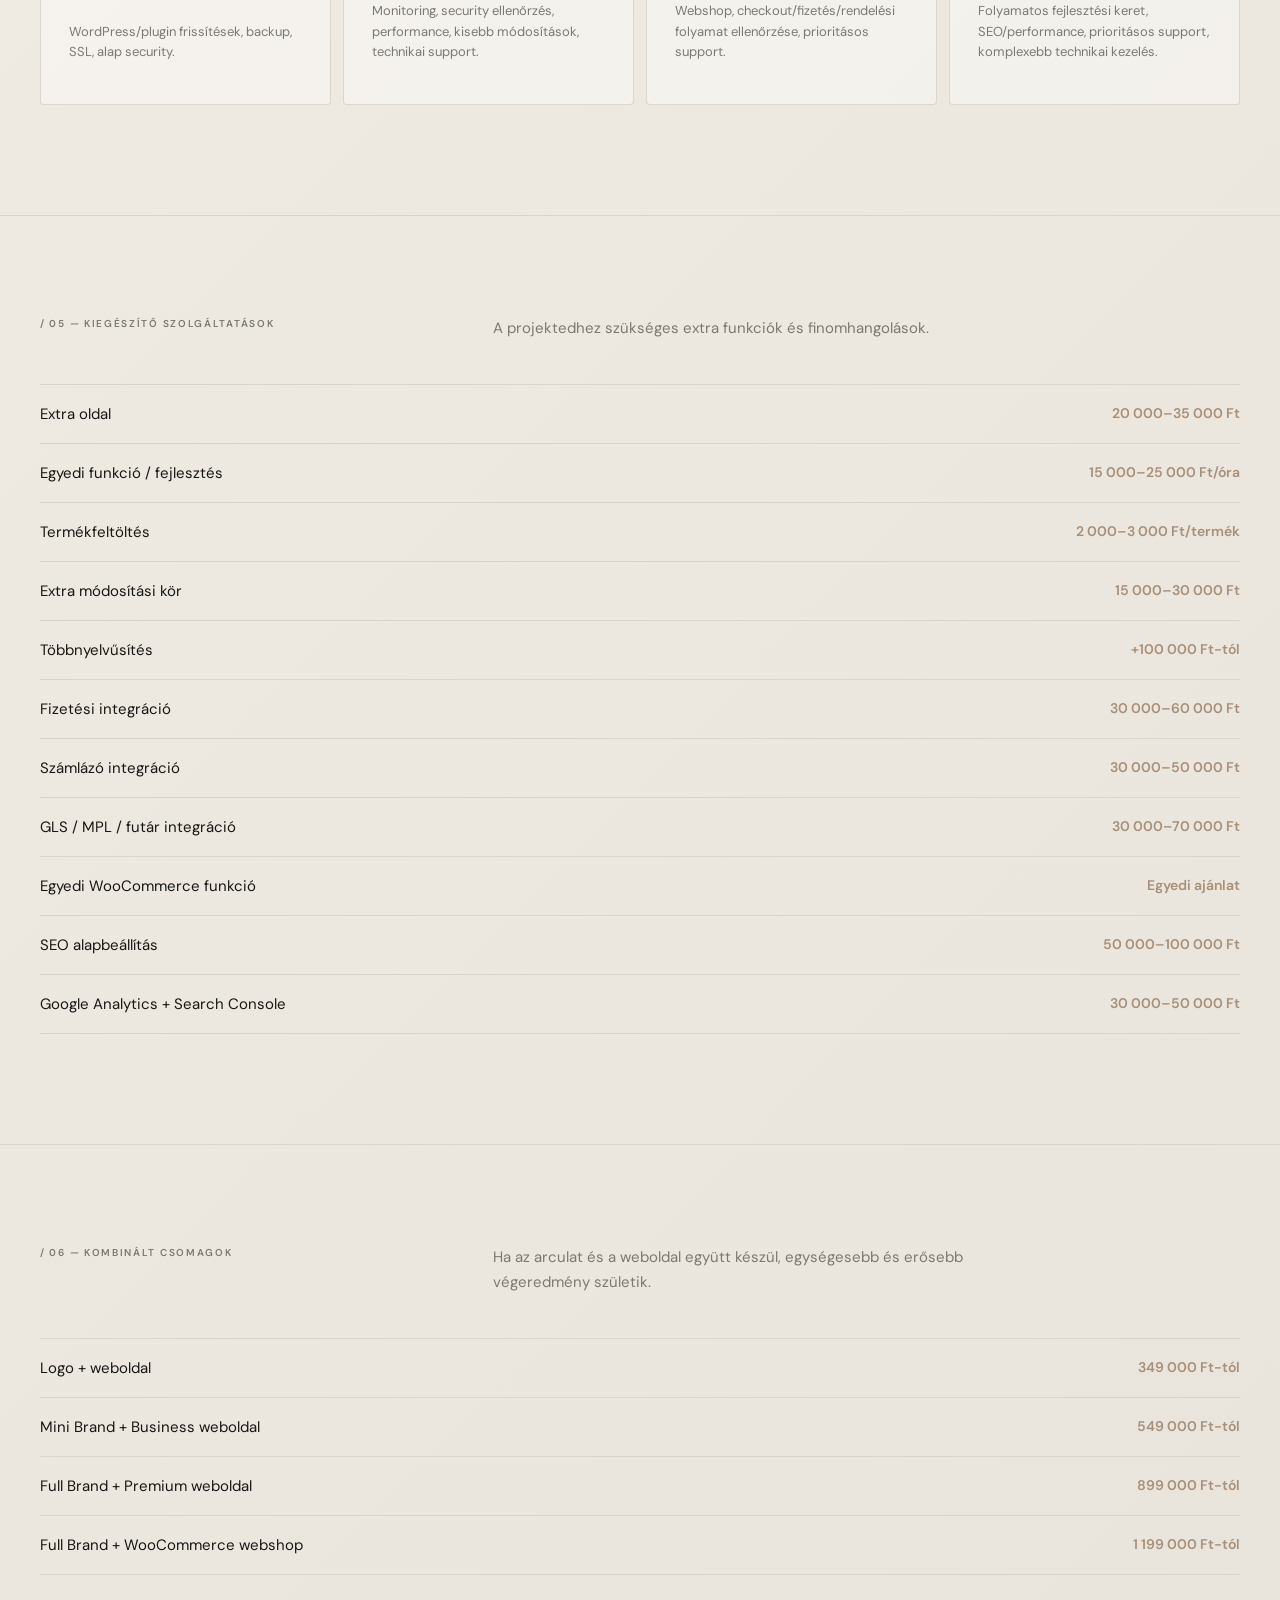
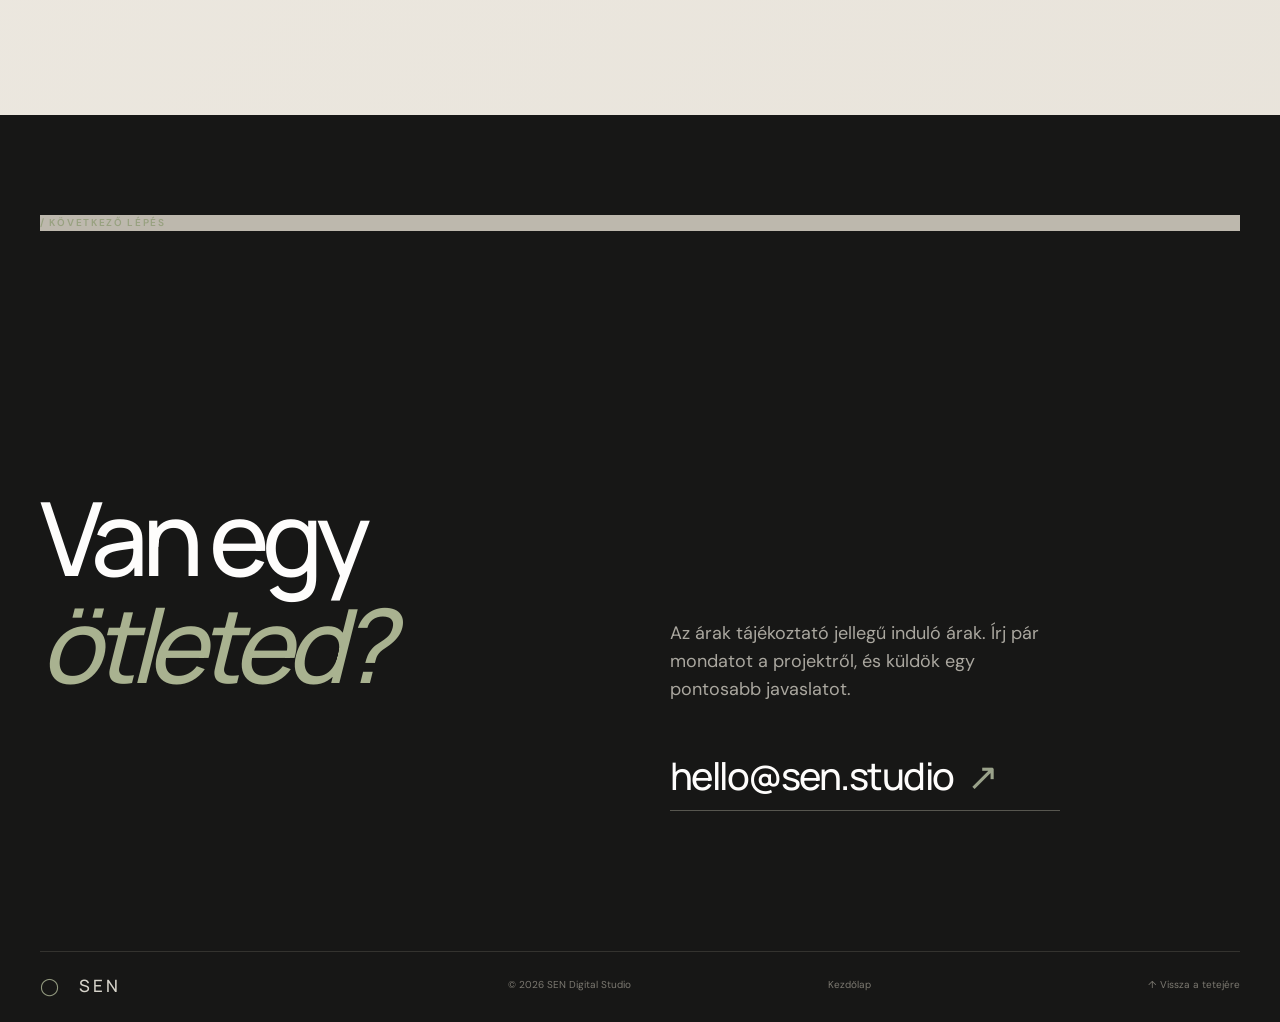
==== commit ea950c6c: "new file:   hero-motion.css 	new file:   hero-motion.js 	new file:   images/portfolio/draskovics-hom" ====
--- a/szolgaltatasok.html
+++ b/szolgaltatasok.html
@@ -1,4 +1,4 @@
-<!doctype html><html lang="hu"><head><meta charset="utf-8"><meta name="viewport" content="width=device-width,initial-scale=1"><meta name="description" content="SEN Digital Studio szolgáltatások és árak."><title>Szolgáltatások és árak — SEN</title><link rel="preconnect" href="https://fonts.googleapis.com"><link rel="preconnect" href="https://fonts.gstatic.com" crossorigin><link href="https://fonts.googleapis.com/css2?family=DM+Sans:wght@400;500;600&family=Manrope:wght@400;500;600;700&display=swap" rel="stylesheet"><link rel="stylesheet" href="style.css"></head><body class="pricing-page"><header class="header"><a class="brand" href="index.html#top"><span class="mark"><svg viewBox="0 0 80 80"><path d="M61 17.5A31 31 0 1 0 56.4 62" fill="none" stroke="currentColor" stroke-width="3.5" stroke-linecap="round"/><circle cx="57.5" cy="61.5" r="4.3" fill="#6F7560"/></svg></span><span class="brand-copy"><strong>SEN</strong><small>Digital Studio</small></span></a><nav class="nav"><a href="index.html#studio">Rólunk</a><a href="szolgaltatasok.html" aria-current="page">Szolgáltatások</a><a href="index.html#work">Munkáim</a><a href="index.html#process">Folyamat</a><a href="index.html#contact" class="pill">Kapcsolat <span>↗</span></a></nav><a class="menu-back" href="index.html">←</a></header>
+<!doctype html><html lang="hu"><head><meta charset="utf-8"><meta name="viewport" content="width=device-width,initial-scale=1"><meta name="description" content="SEN Digital Studio szolgáltatások és árak."><title>Szolgáltatások és árak — SEN</title><link rel="preconnect" href="https://fonts.googleapis.com"><link rel="preconnect" href="https://fonts.gstatic.com" crossorigin><link href="https://fonts.googleapis.com/css2?family=DM+Sans:wght@400;500;600&family=Manrope:wght@400;500;600;700&display=swap" rel="stylesheet"><link rel="stylesheet" href="style.css"><link rel="stylesheet" href="typography.css"></head><body class="pricing-page"><header class="header"><a class="brand" href="index.html#top"><span class="mark"><svg viewBox="0 0 80 80"><path d="M61 17.5A31 31 0 1 0 56.4 62" fill="none" stroke="currentColor" stroke-width="3.5" stroke-linecap="round"/><circle cx="57.5" cy="61.5" r="4.3" fill="#6F7560"/></svg></span><span class="brand-copy"><strong>SEN</strong><small>Digital Studio</small></span></a><nav class="nav"><a href="rolam.html">Rólam</a><a href="szolgaltatasok.html" aria-current="page">Szolgáltatások</a><a href="index.html#work">Munkáim</a><a href="index.html#process">Folyamat</a><a href="index.html#contact" class="pill">Kapcsolat <span>↗</span></a></nav><a class="menu-back" href="index.html">←</a></header>
 <main><section class="pricing-hero section"><div class="tag">/ SZOLGÁLTATÁSOK</div><div class="pricing-hero-grid"><div><p class="eyebrow">SEN DIGITAL STUDIO · 2026</p><h1>Építsünk<br><span>jelenlétet.</span></h1></div><div><p class="lead">Átlátható szolgáltatások, tudatos digitális rendszerek és olyan megoldások, amelyek hosszú távon is működnek.</p><a class="btn" href="index.html#contact">Beszéljünk <span>↗</span></a></div></div></section>
 <section class="price-content section"><div class="price-intro"><div class="tag">/ 01 — WEBOLDALAK</div><p>Induló árak, amelyek a projekt összetettségével és a választott funkciókkal együtt alakulnak.</p></div><div class="price-grid"><article class="price-card"><span class="price-index">01</span><h2>Starter weboldal</h2><strong>249 000 Ft-tól</strong><p>4–6 oldal, egyedi alapsdesign, WordPress, Elementor, reszponzív kialakítás, alap SEO és security.</p></article><article class="price-card featured"><span class="price-index">02 · KIEMELT</span><h2>Business weboldal</h2><strong>399 000 Ft-tól</strong><p>6–10 oldal, egyedi UX/UI, részletesebb vizuális rendszer, SEO, security, performance és analytics.</p></article><article class="price-card"><span class="price-index">03</span><h2>Premium weboldal</h2><strong>649 000 Ft-tól</strong><p>Egyedi UX/UI, komplexebb animációk és funkciók, prémium design, fejlettebb technikai megoldások.</p></article><article class="price-card"><span class="price-index">04</span><h2>Egyedi weboldal</h2><strong>899 000 Ft-tól</strong><p>Komplex funkciók, egyedi fejlesztések és speciális integrációk.</p></article></div></section>
 <section class="price-content section"><div class="price-intro"><div class="tag">/ 02 — WOOCOMMERCE WEBSHOP</div><p>Webshopok stratégiai felépítéssel, egyedi vizuális rendszerrel és stabil működéssel.</p></div><div class="price-grid"><article class="price-card"><span class="price-index">01</span><h2>WooCommerce Starter</h2><strong>499 000 Ft-tól</strong><p>Alap webshop, WooCommerce, termékek, kategóriák, kosár, pénztár, alap szállítás és fizetés.</p></article><article class="price-card featured"><span class="price-index">02 · KIEMELT</span><h2>WooCommerce Business</h2><strong>699 000 Ft-tól</strong><p>Egyedi design, WooCommerce, fizetés, szállítás, számlázás, e-mail rendszer, SEO és security.</p></article><article class="price-card"><span class="price-index">03</span><h2>WooCommerce Premium</h2><strong>999 000 Ft-tól</strong><p>Komplex webshop, több integráció, egyedi funkciók, fejlett checkout és UX.</p></article><article class="price-card"><span class="price-index">04</span><h2>Egyedi webshop</h2><strong>1 200 000 Ft+</strong><p>ERP, készletkezelés, egyedi konfigurátor, komplex API/integráció stb.</p></article></div></section>
--- a/typography.css
+++ b/typography.css
@@ -0,0 +1,61 @@
+body {
+  line-height: 1.6;
+}
+
+h1,
+h2,
+h3,
+blockquote {
+  overflow-wrap: break-word;
+  text-wrap: pretty;
+}
+
+p {
+  line-height: 1.65;
+}
+
+.hero h1,
+.pricing-hero h1 {
+  line-height: 1.04;
+}
+
+.intro h2,
+.process h2 {
+  line-height: 1.08;
+}
+
+.service h3,
+.step h3,
+.project-foot h3 {
+  line-height: 1.14;
+}
+
+.price-card h2,
+.care-grid h2,
+.price-list h2 {
+  line-height: 1.2;
+}
+
+.window-body strong,
+.paper strong {
+  line-height: 1.08;
+}
+
+.contact h2,
+.pricing-contact h2 {
+  line-height: 1.04;
+}
+
+blockquote {
+  line-height: 1.14;
+}
+
+@media (max-width: 600px) {
+  .hero h1 {
+    font-size: clamp(46px, 14vw, 88px);
+  }
+
+  .pricing-hero h1 {
+    font-size: clamp(52px, 15vw, 72px);
+  }
+}
